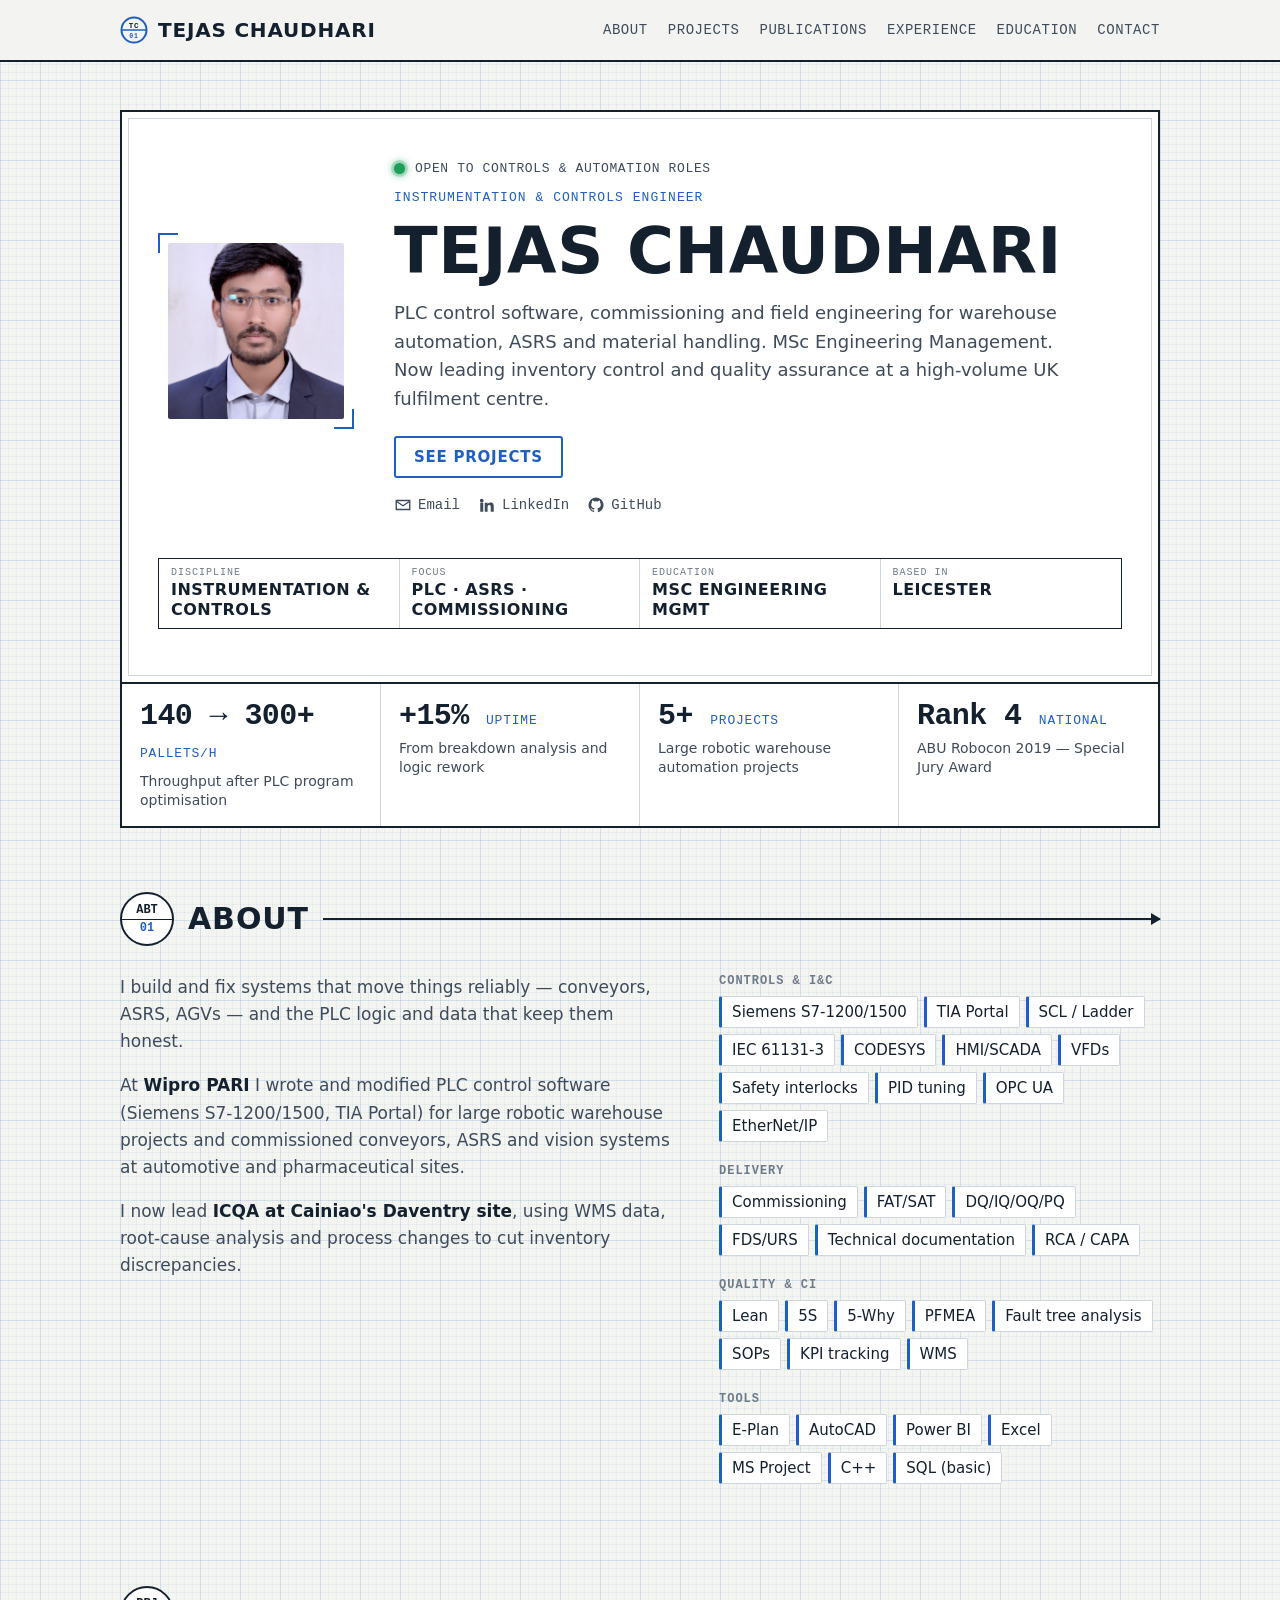
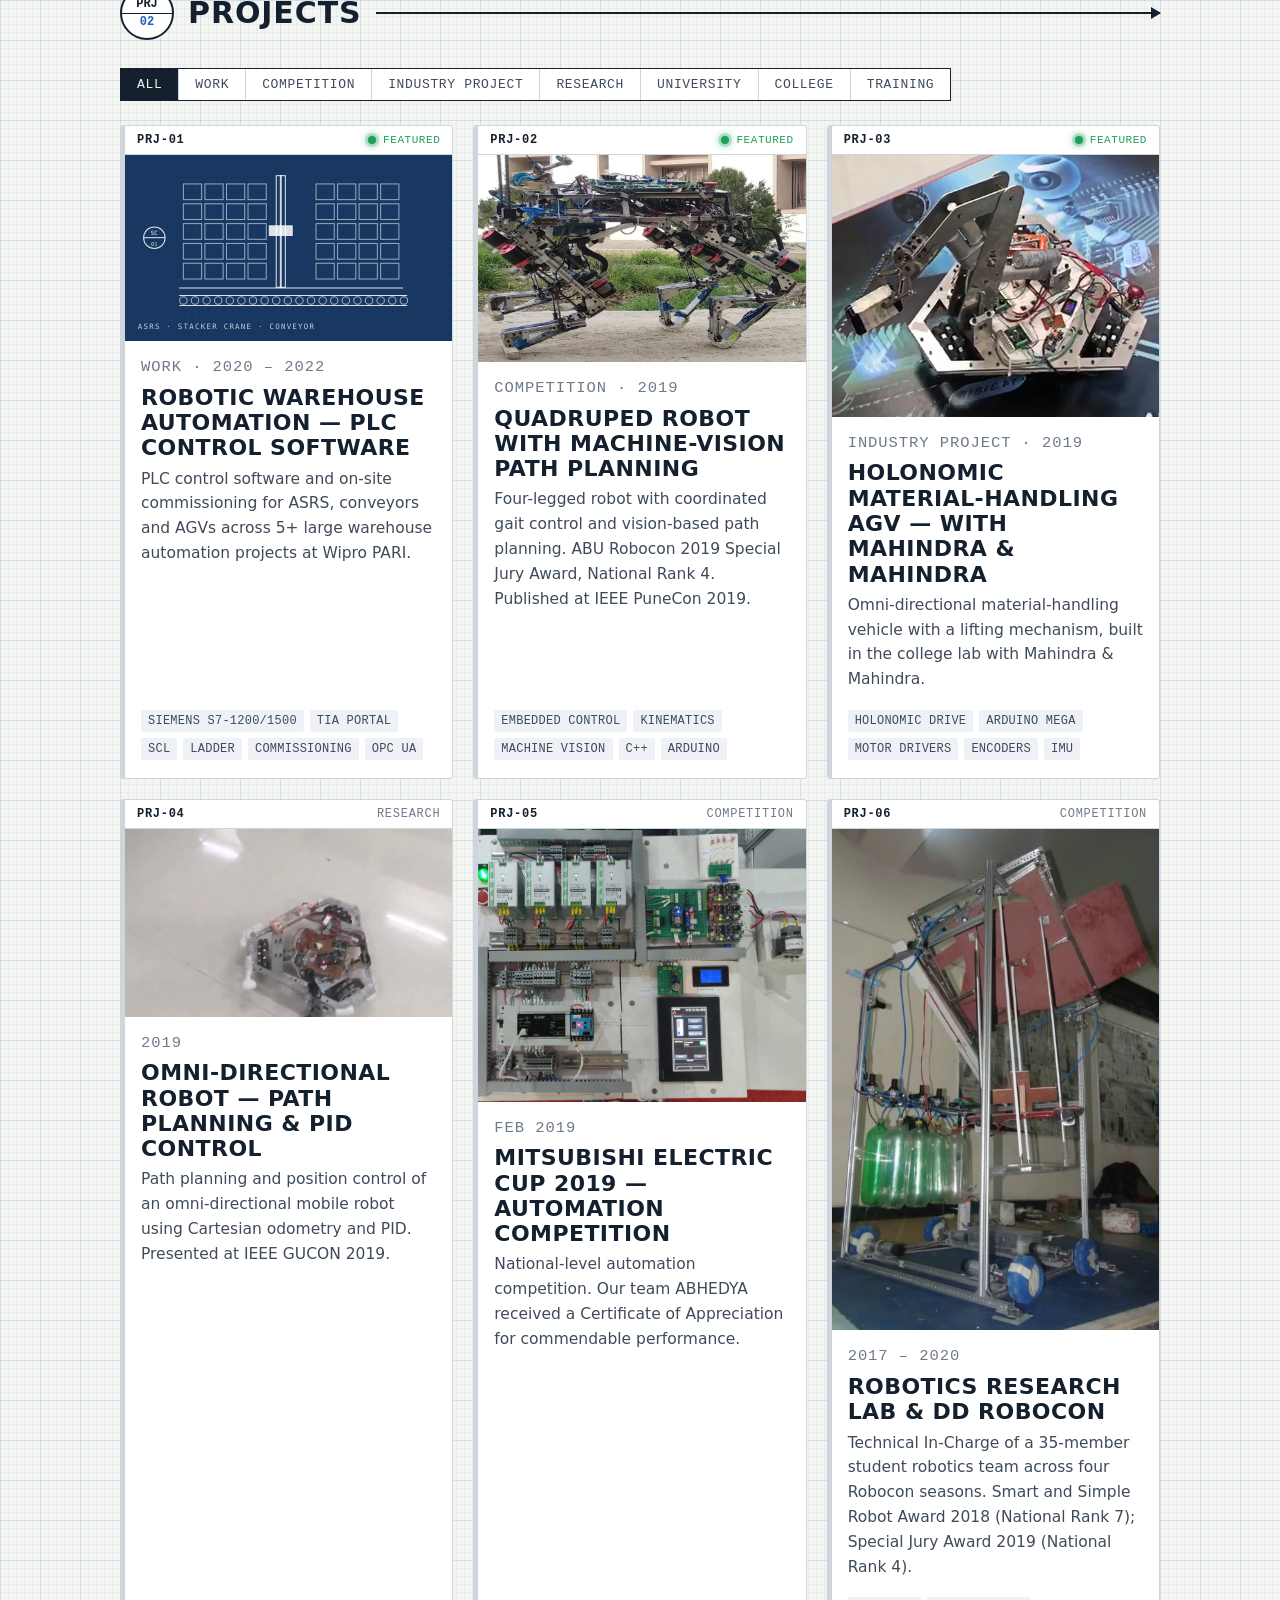
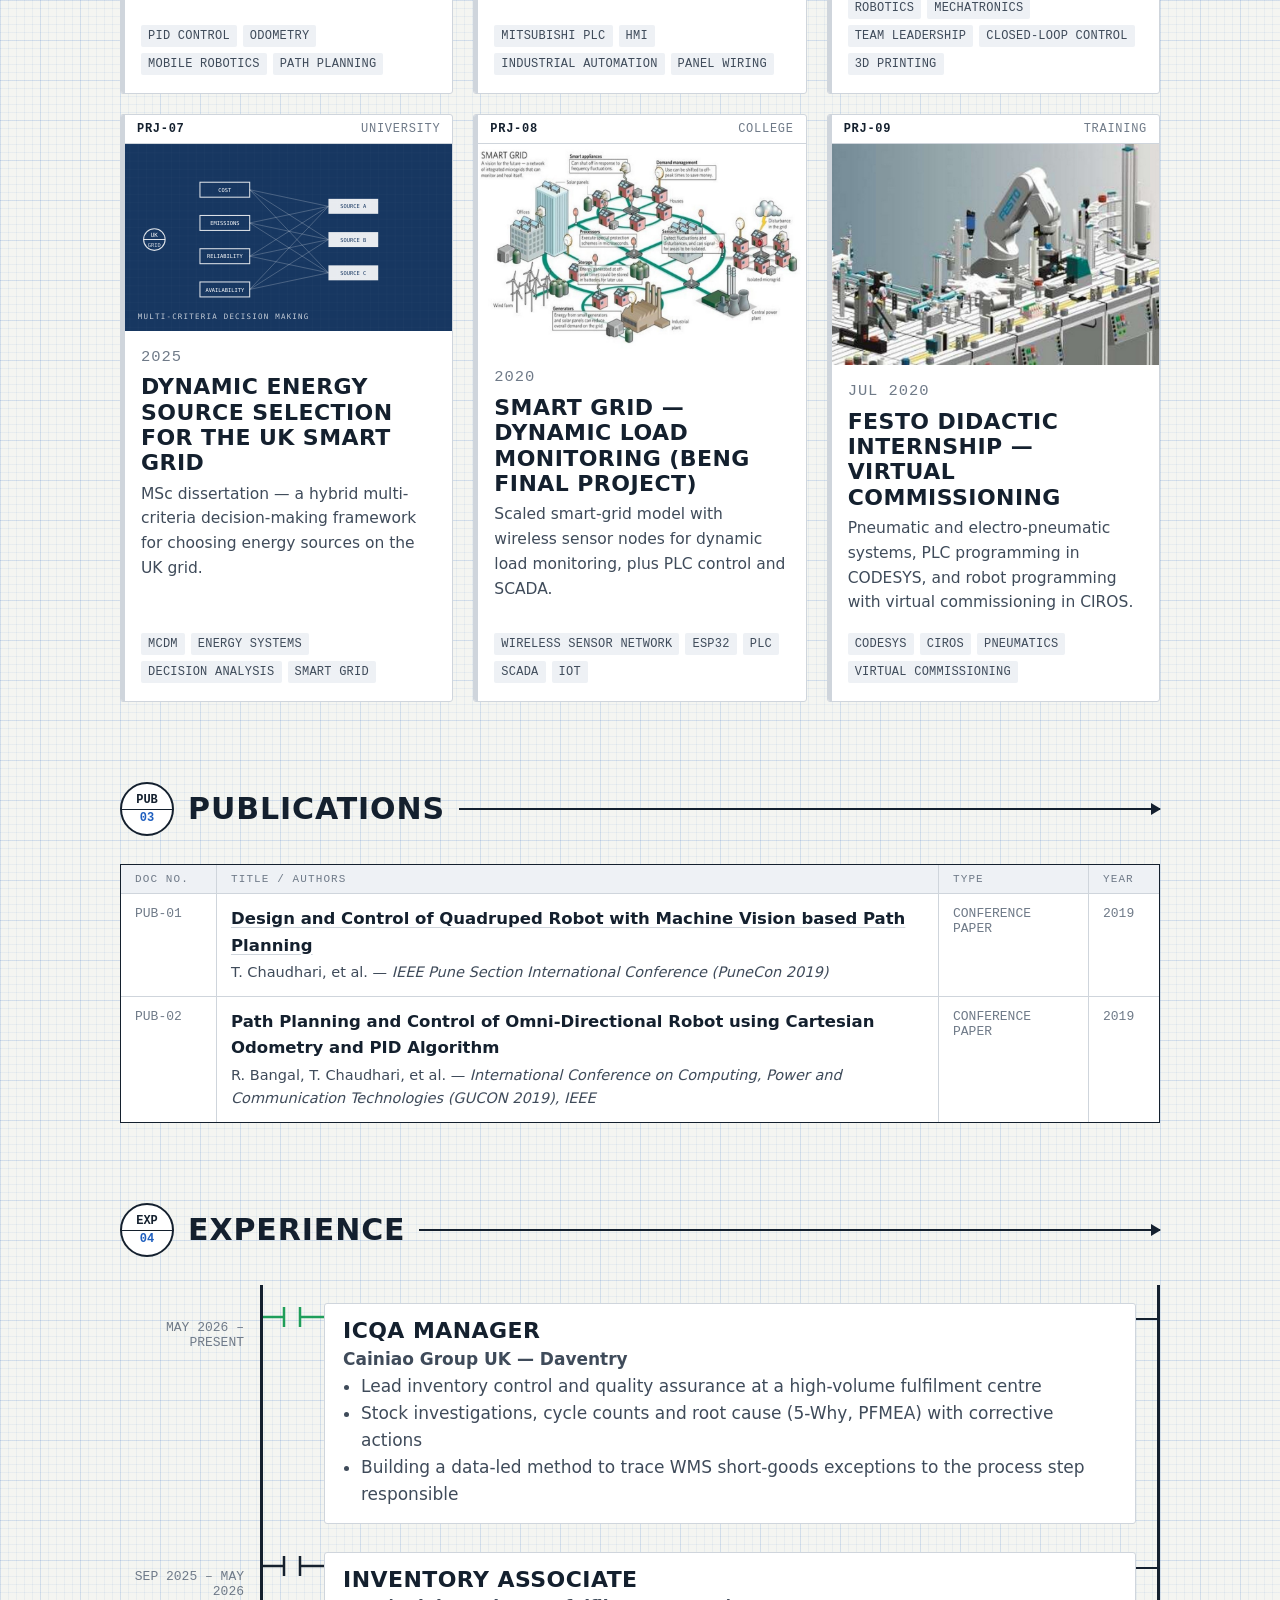
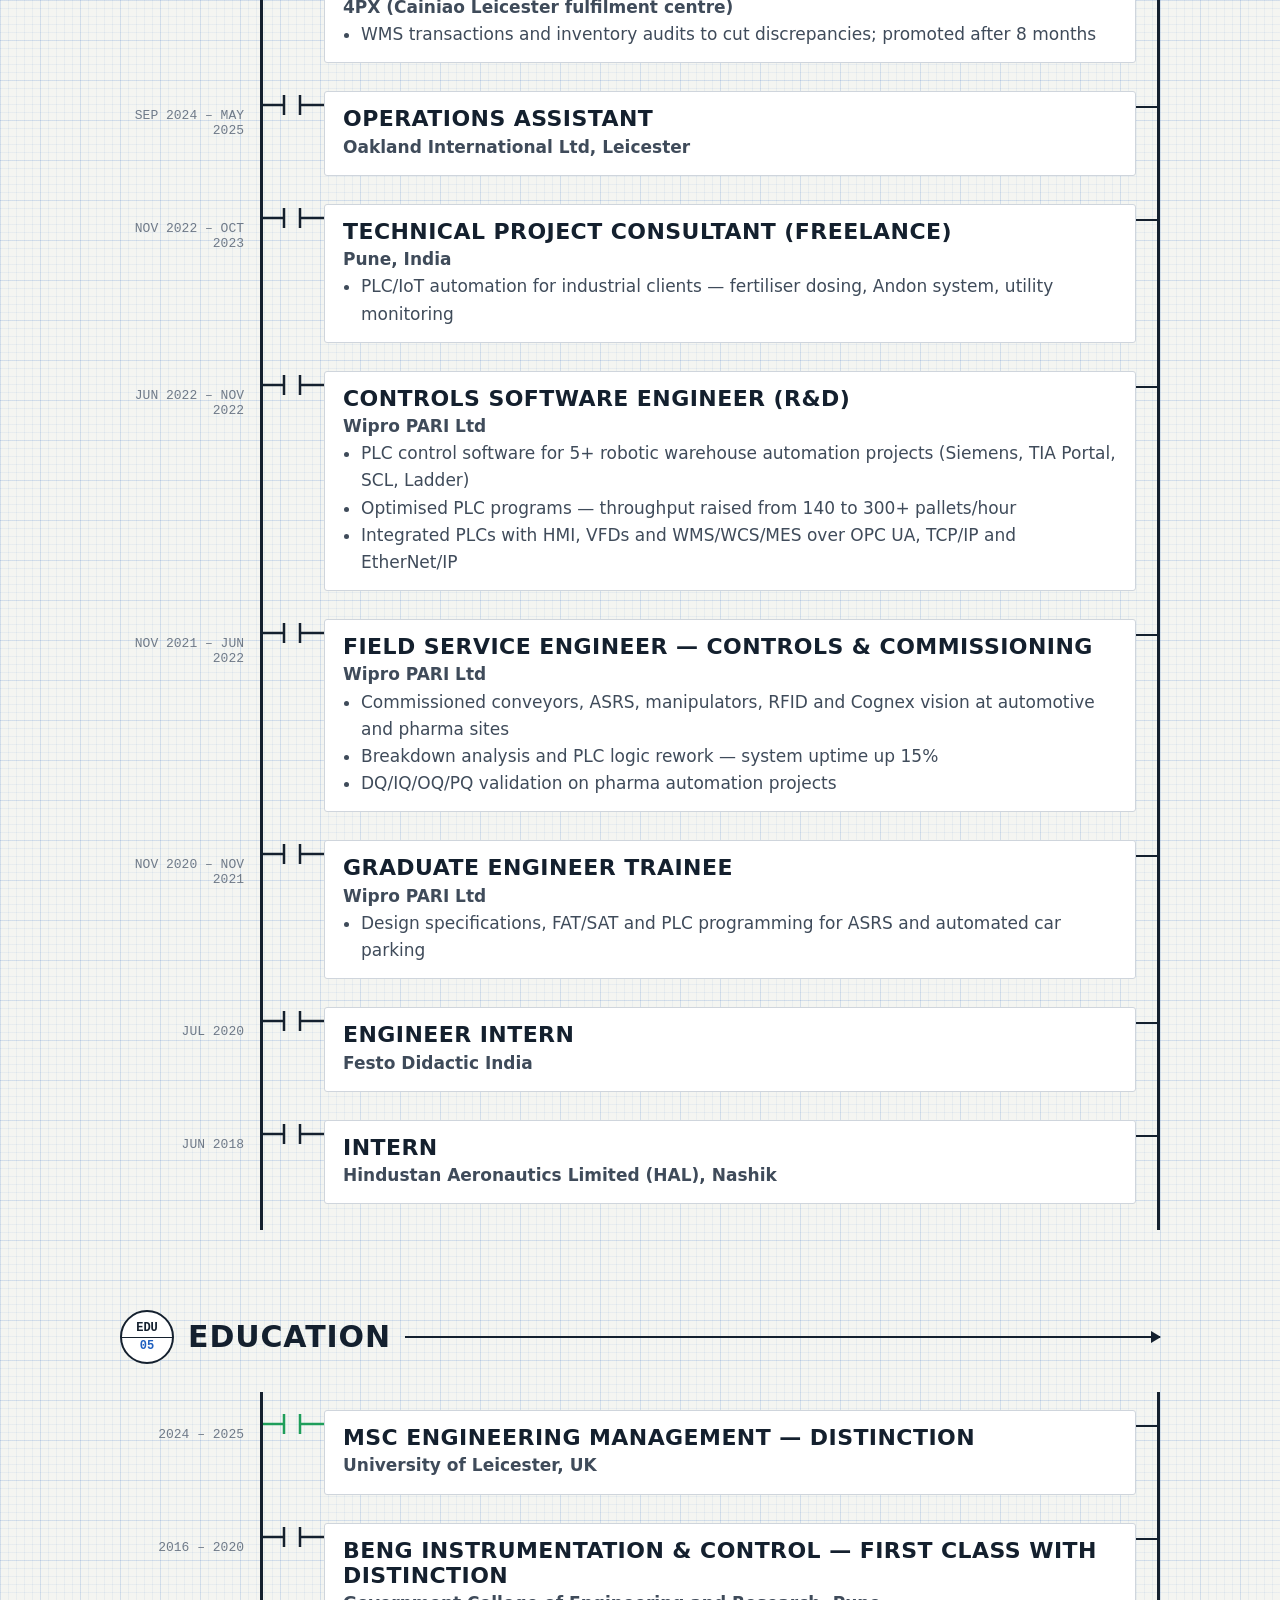
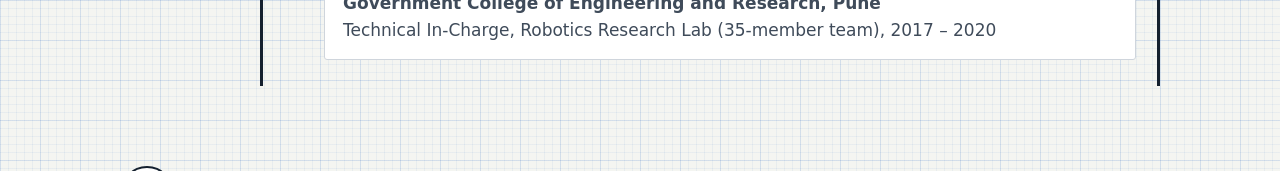
==== site/index.html @ 26d25eba "First version of portfolio" ====
<!doctype html>
<html lang="en">
<head>
  <meta charset="utf-8">
  <meta name="viewport" content="width=device-width, initial-scale=1">
  <meta http-equiv="Content-Security-Policy" content="default-src 'self'; script-src 'self'; style-src 'self' https://fonts.googleapis.com; font-src https://fonts.gstatic.com; img-src 'self' data:; media-src 'self'; frame-src 'self' https://www.youtube-nocookie.com; connect-src 'self'; object-src 'none'; base-uri 'self'; form-action 'none'; upgrade-insecure-requests">
  <meta name="referrer" content="strict-origin-when-cross-origin">
  <!-- seo:start (written by the admin tool from content/site.yml) -->
  <title>Tejas Chaudhari — Instrumentation &amp; Controls Engineer</title>
  <meta name="description" content="PLC control software, commissioning and field engineering for warehouse automation, ASRS and material handling. MSc Engineering Management. Now leading inventory control and quality assurance at a…">
  <meta property="og:type" content="website">
  <meta property="og:title" content="Tejas Chaudhari — Instrumentation &amp; Controls Engineer">
  <meta property="og:description" content="PLC control software, commissioning and field engineering for warehouse automation, ASRS and material handling. MSc Engineering Management. Now leading inventory control and quality assurance at a…">
  <meta property="og:url" content="https://tejasx98.github.io/">
  <link rel="canonical" href="https://tejasx98.github.io/">
  <meta property="og:image" content="https://tejasx98.github.io/media/profile/photo.jpg">
  <!-- seo:end -->
  <link rel="preconnect" href="https://fonts.googleapis.com">
  <link rel="preconnect" href="https://fonts.gstatic.com" crossorigin>
  <link href="https://fonts.googleapis.com/css2?family=Barlow+Condensed:wght@500;600;700&family=Barlow:wght@400;500;600&family=JetBrains+Mono:wght@400;500;600;700&display=swap" rel="stylesheet">
  <link rel="stylesheet" href="assets/css/style.css">
  <link rel="icon" href="assets/favicon.svg" type="image/svg+xml">
</head>
<body data-page="home">
  <header class="topbar">
    <div class="wrap topbar-inner">
      <a class="brand" href="#top" id="brand"></a>
      <nav class="nav" id="nav"></nav>
    </div>
  </header>

  <main id="top">
    <div id="app" class="wrap"><p class="loading">Loading…</p></div>
  </main>

  <footer class="footer">
    <div class="wrap" id="footer"></div>
  </footer>

  <script src="assets/js/vendor/js-yaml.min.js"></script>
  <script src="assets/js/vendor/marked.js"></script>
  <script src="assets/js/app.js"></script>
</body>
</html>
---- site/assets/css/style.css ----
/* =============================================================
   Theme: "Control Drawing"
   Engineering-drawing paper, P&ID instrument balloons, ladder-logic
   timeline, HMI status lamps. Dark mode follows high-performance
   HMI style (ISA-101 grey, colour only where it means something).
   ============================================================= */

/* ---------- tokens ---------- */
:root {
  --accent: var(--accent-base, #1f5fbf);   /* set by `accent:` in site.yml */
  --bg: #f4f5f1;                /* drawing paper */
  --surface: #ffffff;
  --ink: #14202e;               /* drawing ink */
  --ink-2: #3f4b5a;
  --ink-3: #6f7a88;
  --line: #cfd5dc;
  --line-strong: #14202e;
  --grid: rgba(31, 95, 191, .06);
  --grid-major: rgba(31, 95, 191, .10);
  --chip: #eef1f5;
  --run: #1e9e5a;               /* "running" green */
  --amber: #d99a1b;
  --radius: 3px;
  --sans: "Barlow", system-ui, -apple-system, "Segoe UI", sans-serif;
  --cond: "Barlow Condensed", "Barlow", system-ui, sans-serif;
  --mono: "JetBrains Mono", ui-monospace, Menlo, Consolas, monospace;
}
@media (prefers-color-scheme: dark) {
  :root {
    --bg: #202428;              /* HMI grey */
    --surface: #2a2f34;
    --ink: #e7eaed;
    --ink-2: #b9c0c8;
    --ink-3: #8a939d;
    --line: #3b4249;
    --line-strong: #8a939d;
    --grid: rgba(255, 255, 255, .025);
    --grid-major: rgba(255, 255, 255, .045);
    --chip: #343a40;
    --accent: color-mix(in srgb, var(--accent-base, #1f5fbf) 60%, #ffffff);
  }
}

@media (prefers-color-scheme: dark) { .btn:not(.btn-ghost) { color: #0f1720 !important; } }

/* ---------- base ---------- */
* { box-sizing: border-box; }
html { scroll-behavior: smooth; scroll-padding-top: 72px; }
body {
  margin: 0; color: var(--ink); background-color: var(--bg);
  /* drawing grid: 8px minor, 40px major */
  background-image:
    linear-gradient(var(--grid-major) 1px, transparent 1px),
    linear-gradient(90deg, var(--grid-major) 1px, transparent 1px),
    linear-gradient(var(--grid) 1px, transparent 1px),
    linear-gradient(90deg, var(--grid) 1px, transparent 1px);
  background-size: 40px 40px, 40px 40px, 8px 8px, 8px 8px;
  font: 17px/1.6 var(--sans); -webkit-font-smoothing: antialiased;
}
img, video, iframe { max-width: 100%; display: block; }
a { color: var(--accent); text-underline-offset: 3px; }
h1, h2, h3, h4 { font-family: var(--cond); line-height: 1.15; margin: 0 0 .5em; letter-spacing: .005em; font-weight: 600; }
.wrap { max-width: 1080px; margin: 0 auto; padding: 0 20px; }
.loading { padding: 80px 0; color: var(--ink-3); font-family: var(--mono); }
.mono { font-family: var(--mono); }

/* ---------- top bar ---------- */
.topbar {
  position: sticky; top: 0; z-index: 10;
  background: color-mix(in srgb, var(--bg) 92%, transparent);
  backdrop-filter: blur(8px); border-bottom: 2px solid var(--line-strong);
}
.topbar-inner { display: flex; align-items: center; justify-content: space-between; height: 60px; gap: 16px; }
.brand { display: flex; align-items: center; gap: 10px; font: 700 20px var(--cond); color: var(--ink); text-decoration: none; white-space: nowrap; text-transform: uppercase; letter-spacing: .04em; }
.brand-mark { width: 28px; height: 28px; flex: none; }
.nav { display: flex; gap: 20px; align-items: center; overflow-x: auto; scrollbar-width: none; }
.nav a { color: var(--ink-2); text-decoration: none; font: 500 14px var(--mono); text-transform: uppercase; letter-spacing: .04em; white-space: nowrap; }
.nav a:hover { color: var(--accent); }

/* ---------- buttons, chips, lamps ---------- */
.btn {
  display: inline-flex; align-items: center; gap: 8px;
  background: var(--accent); color: #fff !important; text-decoration: none;
  padding: 10px 18px; border-radius: var(--radius); font: 600 15px var(--sans);
  text-transform: uppercase; letter-spacing: .05em;
  border: 2px solid var(--accent); transition: filter .15s, background .15s;
}
.btn:hover { filter: brightness(1.1); }
.btn-ghost { background: transparent; color: var(--accent) !important; }
.btn-ghost:hover { background: color-mix(in srgb, var(--accent) 8%, transparent); }
.btn-small { padding: 4px 12px; font-size: 13px; }
.chips, .tags { list-style: none; padding: 0; margin: 0; display: flex; flex-wrap: wrap; gap: 6px; }
/* skills look like engraved tag plates */
.chips li {
  background: var(--surface); border: 1px solid var(--line); border-left: 3px solid var(--accent);
  padding: 3px 10px; border-radius: 2px; font-size: 15px;
}
.tags li { font: 12px/1 var(--mono); color: var(--ink-2); background: var(--chip); padding: 5px 7px; border-radius: 2px; text-transform: uppercase; letter-spacing: .02em; }

.lamp { display: inline-flex; align-items: center; gap: 10px; font: 500 13px var(--mono); text-transform: uppercase; letter-spacing: .05em; color: var(--ink-2); }
.lamp::before {
  content: ""; width: 11px; height: 11px; border-radius: 50%; flex: none;
  background: var(--run); box-shadow: 0 0 0 3px color-mix(in srgb, var(--run) 22%, transparent), 0 0 10px var(--run);
  animation: pulse 2.4s ease-in-out infinite;
}
@keyframes pulse { 50% { box-shadow: 0 0 0 3px color-mix(in srgb, var(--run) 10%, transparent), 0 0 3px var(--run); } }
@media (prefers-reduced-motion: reduce) { .lamp::before { animation: none; } html { scroll-behavior: auto; } }

/* ---------- hero: drawing sheet + title block ---------- */
.hero {
  display: grid; grid-template-columns: auto 1fr; gap: 40px; align-items: center;
  margin: 48px 0 8px; padding: 36px; position: relative;
  background: var(--surface); border: 2px solid var(--line-strong);
}
/* drawing-border zone ticks */
.hero::before {
  content: ""; position: absolute; inset: 6px; border: 1px solid var(--line); pointer-events: none;
}
.frame { position: relative; padding: 10px; width: fit-content; }
.frame::before, .frame::after { content: ""; position: absolute; width: 18px; height: 18px; border: 2px solid var(--accent); }
.frame::before { top: 0; left: 0; border-right: 0; border-bottom: 0; }
.frame::after { bottom: 0; right: 0; border-left: 0; border-top: 0; }
.avatar { width: 176px; height: 176px; object-fit: cover; border-radius: 2px; filter: grayscale(.15); }
.eyebrow { font: 500 13px/1.4 var(--mono); color: var(--accent); text-transform: uppercase; letter-spacing: .08em; margin: 0 0 8px; }
.hero h1 { font-size: clamp(40px, 6.5vw, 64px); margin-bottom: 10px; text-transform: uppercase; font-weight: 700; letter-spacing: .01em; }
.tagline { font-size: 18px; color: var(--ink-2); max-width: 60ch; margin: 0 0 22px; }
.hero-actions { display: flex; gap: 10px; flex-wrap: wrap; margin: 0 0 18px; }
.socials { display: flex; gap: 6px 18px; flex-wrap: wrap; }
.icon-link { display: inline-flex; align-items: center; gap: 6px; color: var(--ink-2); text-decoration: none; font: 500 14px var(--mono); }
.icon-link:hover { color: var(--accent); }

.titleblock {
  grid-column: 1 / -1; display: grid; grid-template-columns: repeat(4, 1fr);
  border: 1.5px solid var(--line-strong); margin-top: 4px;
}
.titleblock > div { padding: 8px 12px; border-right: 1px solid var(--line); min-width: 0; }
.titleblock > div:last-child { border-right: 0; }
.titleblock dt { font: 500 10px var(--mono); text-transform: uppercase; letter-spacing: .1em; color: var(--ink-3); }
.titleblock dd { margin: 2px 0 0; font: 600 16px/1.25 var(--cond); text-transform: uppercase; letter-spacing: .03em; overflow-wrap: anywhere; }

/* ---------- sections: P&ID line with instrument balloon ---------- */
.section { padding: 56px 0 24px; }
.sec-head { display: flex; align-items: center; gap: 14px; margin-bottom: 28px; }
.balloon {
  width: 54px; height: 54px; flex: none; border-radius: 50%;
  border: 2px solid var(--line-strong); background: var(--surface);
  display: grid; grid-template-rows: 1fr 1fr; place-items: center; position: relative;
  font: 600 12px/1 var(--mono); color: var(--ink);
}
.balloon::after { content: ""; position: absolute; left: 0; right: 0; top: 50%; border-top: 1.5px solid var(--line-strong); }
.balloon b { align-self: end; padding-bottom: 3px; font-weight: 600; }
.balloon i { align-self: start; padding-top: 3px; font-style: normal; color: var(--accent); }
.sec-head h2 { font-size: 30px; text-transform: uppercase; margin: 0; white-space: nowrap; letter-spacing: .03em; }
/* process line with flow arrow */
.pipe { flex: 1; height: 2px; background: var(--line-strong); position: relative; min-width: 24px; }
.pipe::after {
  content: ""; position: absolute; right: -1px; top: 50%; transform: translateY(-50%);
  border-left: 10px solid var(--line-strong); border-top: 6px solid transparent; border-bottom: 6px solid transparent;
}

.prose { color: var(--ink-2); max-width: 68ch; }
.prose strong { color: var(--ink); }
.prose p { margin: 0 0 1em; }
.prose h3 { font-size: 22px; color: var(--ink); text-transform: uppercase; }
.about-grid { display: grid; grid-template-columns: 1.25fr 1fr; gap: 48px; }
.skill-group { margin-bottom: 22px; }
.skill-group h4 { font: 600 12px var(--mono); text-transform: uppercase; letter-spacing: .08em; color: var(--ink-3); margin-bottom: 8px; }

/* ---------- projects: equipment datasheet cards ---------- */
.filters { display: flex; flex-wrap: wrap; gap: 0; margin-bottom: 24px; border: 1.5px solid var(--line-strong); width: fit-content; max-width: 100%; }
.filters button {
  font: 500 13px var(--mono); text-transform: uppercase; letter-spacing: .05em; color: var(--ink-2);
  background: var(--surface); border: 0; border-right: 1px solid var(--line); padding: 8px 16px; cursor: pointer;
}
.filters button:last-child { border-right: 0; }
.filters button.on { background: var(--ink); color: var(--bg); }
.grid { display: grid; grid-template-columns: repeat(auto-fill, minmax(300px, 1fr)); gap: 20px; }
.card {
  display: flex; flex-direction: column; background: var(--surface); border: 1.5px solid var(--line);
  border-radius: var(--radius); overflow: hidden; color: inherit; text-decoration: none; position: relative;
  transition: border-color .15s, box-shadow .15s, transform .15s;
}
.card::before { content: ""; position: absolute; left: 0; top: 0; bottom: 0; width: 4px; background: var(--line); transition: background .15s; z-index: 1; }
.card:hover { border-color: var(--accent); box-shadow: 4px 4px 0 color-mix(in srgb, var(--accent) 25%, transparent); transform: translate(-2px, -2px); }
.card:hover::before { background: var(--accent); }
.card[hidden] { display: none; }
.card-strip { display: flex; justify-content: space-between; align-items: center; padding: 7px 12px 7px 16px; border-bottom: 1px solid var(--line); font: 500 12px var(--mono); text-transform: uppercase; letter-spacing: .06em; color: var(--ink-3); }
.card-strip .tagno { color: var(--ink); font-weight: 600; }
.card-strip .lamp { font-size: 11px; color: var(--run); gap: 7px; }
.card-strip .lamp::before { width: 8px; height: 8px; }
.card-cover { aspect-ratio: 16/9; background: var(--chip); }
.card-cover img { width: 100%; height: 100%; object-fit: cover; }
.cover-fallback { height: 100%; display: grid; place-items: center; font: 700 48px var(--cond); color: var(--ink-3); }
.card-body { padding: 16px 16px 18px 20px; display: flex; flex-direction: column; gap: 6px; flex: 1; }
.card-body h3 { font-size: 22px; margin: 0; text-transform: uppercase; letter-spacing: .02em; }
.card-body p { margin: 0; color: var(--ink-2); font-size: 15.5px; }
.card-body .tags { margin-top: auto; padding-top: 12px; }
.meta { font: 12px/1.4 var(--mono); color: var(--ink-3) !important; text-transform: uppercase; letter-spacing: .06em; margin: 0; }

/* ---------- publications: document register ---------- */
.register { border: 1.5px solid var(--line-strong); background: var(--surface); }
.reg-row { display: grid; grid-template-columns: 96px 1fr 150px 70px; border-bottom: 1px solid var(--line); }
.reg-row:last-child { border-bottom: 0; }
.reg-row > * { padding: 12px 14px; border-right: 1px solid var(--line); margin: 0; min-width: 0; }
.reg-row > *:last-child { border-right: 0; }
.reg-head { background: var(--chip); }
.reg-head > * { font: 500 11px var(--mono); text-transform: uppercase; letter-spacing: .1em; color: var(--ink-3); padding-top: 8px; padding-bottom: 8px; }
.reg-no, .reg-type, .reg-year { font: 13px var(--mono); color: var(--ink-3); text-transform: uppercase; }
.pub-title { font-weight: 600; margin: 0; font-size: 16.5px; }
.pub-title a { color: var(--ink); text-decoration-color: var(--line); }
.pub-title a:hover { color: var(--accent); }
.pub-meta { margin: 2px 0 0; color: var(--ink-2); font-size: 14.5px; }

/* ---------- experience / education: ladder logic ---------- */
.ladder { position: relative; padding: 8px 0; }
.ladder::before, .ladder::after { content: ""; position: absolute; top: 0; bottom: 0; width: 3px; background: var(--line-strong); }
.ladder::before { left: 140px; }       /* L1 power rail */
.ladder::after { right: 0; }           /* return rail */
.rung { display: grid; grid-template-columns: 140px 64px 1fr; align-items: start; padding: 10px 24px 18px 0; }
.rung-period { font: 13px var(--mono); color: var(--ink-3); text-align: right; padding: 4px 16px 0 0; text-transform: uppercase; }
.contact-sym { width: 64px; height: 28px; color: var(--line-strong); }
.rung-body { background: var(--surface); border: 1px solid var(--line); padding: 14px 18px; border-radius: var(--radius); position: relative; }
/* rung wire continues to return rail */
.rung-body::after { content: ""; position: absolute; top: 14px; right: -25px; width: 24px; border-top: 2px solid var(--line-strong); }
.rung-body h3 { font-size: 22px; margin-bottom: 2px; text-transform: uppercase; letter-spacing: .02em; }
.rung-org { color: var(--accent); margin: 0 0 6px; font-weight: 600; }
.rung-body ul { margin: 0; padding-left: 18px; color: var(--ink-2); }
.rung-body p { margin: 0; color: var(--ink-2); }
.rung:first-child .contact-sym, .rung.active .contact-sym { color: var(--run); }

/* ---------- contact ---------- */
.contact p { color: var(--ink-2); max-width: 60ch; }
.contact .btn { margin: 4px 0 20px; text-transform: none; letter-spacing: 0; }

/* ---------- project page ---------- */
.project { padding: 40px 0 24px; max-width: 840px; }
.project-head { background: var(--surface); border: 2px solid var(--line-strong); padding: 28px 28px 22px; margin-bottom: 8px; }
.project h1 { font-size: clamp(32px, 5vw, 48px); margin: 8px 0 10px; text-transform: uppercase; }
.lead { font-size: 19px; color: var(--ink-2); margin: 0 0 12px; }
.role { margin: 0 0 14px; }
.role strong { font: 600 12px var(--mono); text-transform: uppercase; letter-spacing: .08em; color: var(--ink-3); margin-right: 6px; }
.project-head .tags { margin-bottom: 18px; }
.project-head .hero-actions { margin: 0; }
.project .prose { margin: 32px 0; }
.gallery { display: grid; grid-template-columns: repeat(auto-fill, minmax(240px, 1fr)); gap: 16px; }
.gallery figure { margin: 0; }
.m-wide { grid-column: 1 / -1; }
.gallery figcaption { font: 13px var(--mono); color: var(--ink-3); margin-top: 6px; }
.zoom { padding: 0; border: 1.5px solid var(--line); border-radius: var(--radius); overflow: hidden; cursor: zoom-in; background: var(--chip); width: 100%; }
.zoom:hover { border-color: var(--accent); }
.zoom img { width: 100%; aspect-ratio: 4/3; object-fit: cover; }
.m-wide video { width: 100%; border-radius: var(--radius); background: #000; }
.ratio { position: relative; aspect-ratio: 16/9; border-radius: var(--radius); overflow: hidden; }
.ratio iframe { position: absolute; inset: 0; width: 100%; height: 100%; border: 0; }
.pdf iframe { width: 100%; height: 70vh; border: 1.5px solid var(--line); border-radius: var(--radius); background: #fff; }
.pager { display: flex; justify-content: space-between; gap: 16px; margin-top: 48px; padding-top: 18px; border-top: 2px solid var(--line-strong); font: 500 14px var(--mono); text-transform: uppercase; }
.pager a { text-decoration: none; }

.lightbox { position: fixed; inset: 0; z-index: 50; background: rgba(10,14,18,.94); display: flex; flex-direction: column; align-items: center; justify-content: center; padding: 24px; }
.lightbox[hidden] { display: none; }
.lightbox img { max-height: 82vh; object-fit: contain; }
.lb-cap { color: #cfd3db; margin-top: 12px; font: 14px var(--mono); text-align: center; }
.lb-close { position: absolute; top: 14px; right: 18px; background: none; border: 0; color: #fff; font-size: 34px; cursor: pointer; }

/* ---------- alarm box (config errors) ---------- */
.error { margin: 60px 0; padding: 24px; border: 2px solid #c8372d; border-left-width: 8px; background: var(--surface); }
.error h2 { color: #c8372d; text-transform: uppercase; }
.error pre { white-space: pre-wrap; font: 14px/1.5 var(--mono); margin: 0; }

/* ---------- footer: title-block strip ---------- */
.footer { border-top: 2px solid var(--line-strong); padding: 0; margin-top: 48px; background: var(--surface); }
.footer .wrap { display: flex; flex-wrap: wrap; font: 12px var(--mono); text-transform: uppercase; letter-spacing: .06em; color: var(--ink-3); padding: 0; }
.footer .wrap > * { padding: 14px 20px; border-right: 1px solid var(--line); }
.footer .wrap > *:last-child { border-right: 0; margin-left: auto; text-transform: none; }
.footer a { color: var(--ink-3); }

/* ---------- responsive ---------- */
@media (max-width: 760px) {
  body { font-size: 16px; }
  .hero { grid-template-columns: 1fr; gap: 20px; padding: 24px 20px; margin-top: 24px; }
  .avatar { width: 112px; height: 112px; }
  .titleblock { grid-template-columns: 1fr 1fr; }
  .titleblock > div:nth-child(2) { border-right: 0; }
  .titleblock > div:nth-child(-n+2) { border-bottom: 1px solid var(--line); }
  .about-grid { grid-template-columns: 1fr; gap: 24px; }
  .sec-head h2 { font-size: 24px; }
  .balloon { width: 46px; height: 46px; font-size: 11px; }
  .reg-head { display: none; }
  .reg-row { grid-template-columns: 1fr; }
  .reg-row > * { border-right: 0; padding: 2px 14px; }
  .reg-row > :first-child { padding-top: 12px; }
  .reg-row > :last-child { padding-bottom: 12px; }
  .ladder::before { left: 0; }
  .rung { grid-template-columns: 44px 1fr; padding-right: 16px; }
  .rung-period { grid-column: 2; grid-row: 1; text-align: left; padding: 0 0 4px; }
  .contact-sym { grid-column: 1; grid-row: 2; width: 44px; margin-top: 2px; }
  .rung-body { grid-column: 2; grid-row: 2; }
  .rung-body::after { right: -17px; width: 16px; }
  .nav a:not(.btn):not(.keep) { display: none; }
  .footer .wrap > * { border-right: 0; padding: 8px 20px; }
  .footer .wrap > *:last-child { margin-left: 0; padding-bottom: 16px; }
  .project-head { padding: 20px; }
}

/* ---------- print ---------- */
@media print {
  body { background: #fff; }
  .topbar, .filters, .hero-actions, .footer { display: none; }
  .card, .rung, .reg-row { break-inside: avoid; }
  .lamp::before { animation: none; }
}

/* ---------- highlights: HMI numeric readouts ---------- */
.readouts { display: grid; grid-template-columns: repeat(auto-fit, minmax(200px, 1fr)); border: 2px solid var(--line-strong); border-top: 0; background: var(--surface); margin-bottom: 8px; }
.readout { padding: 16px 18px; border-right: 1px solid var(--line); min-width: 0; }
.readout:last-child { border-right: 0; }
.ro-value { margin: 0; font: 600 30px/1.1 var(--mono); color: var(--ink); letter-spacing: -.02em; }
.ro-unit { font-size: 13px; font-weight: 500; color: var(--accent); text-transform: uppercase; letter-spacing: .06em; }
.ro-label { margin: 6px 0 0; font-size: 14px; color: var(--ink-2); line-height: 1.35; }
@media (max-width: 760px) {
  .readouts { grid-template-columns: 1fr 1fr; }
  .readout:nth-child(2n) { border-right: 0; }
  .readout:nth-child(-n+2) { border-bottom: 1px solid var(--line); }
  .ro-value { font-size: 22px; }
}
.hero + .readouts { margin-top: -8px; }
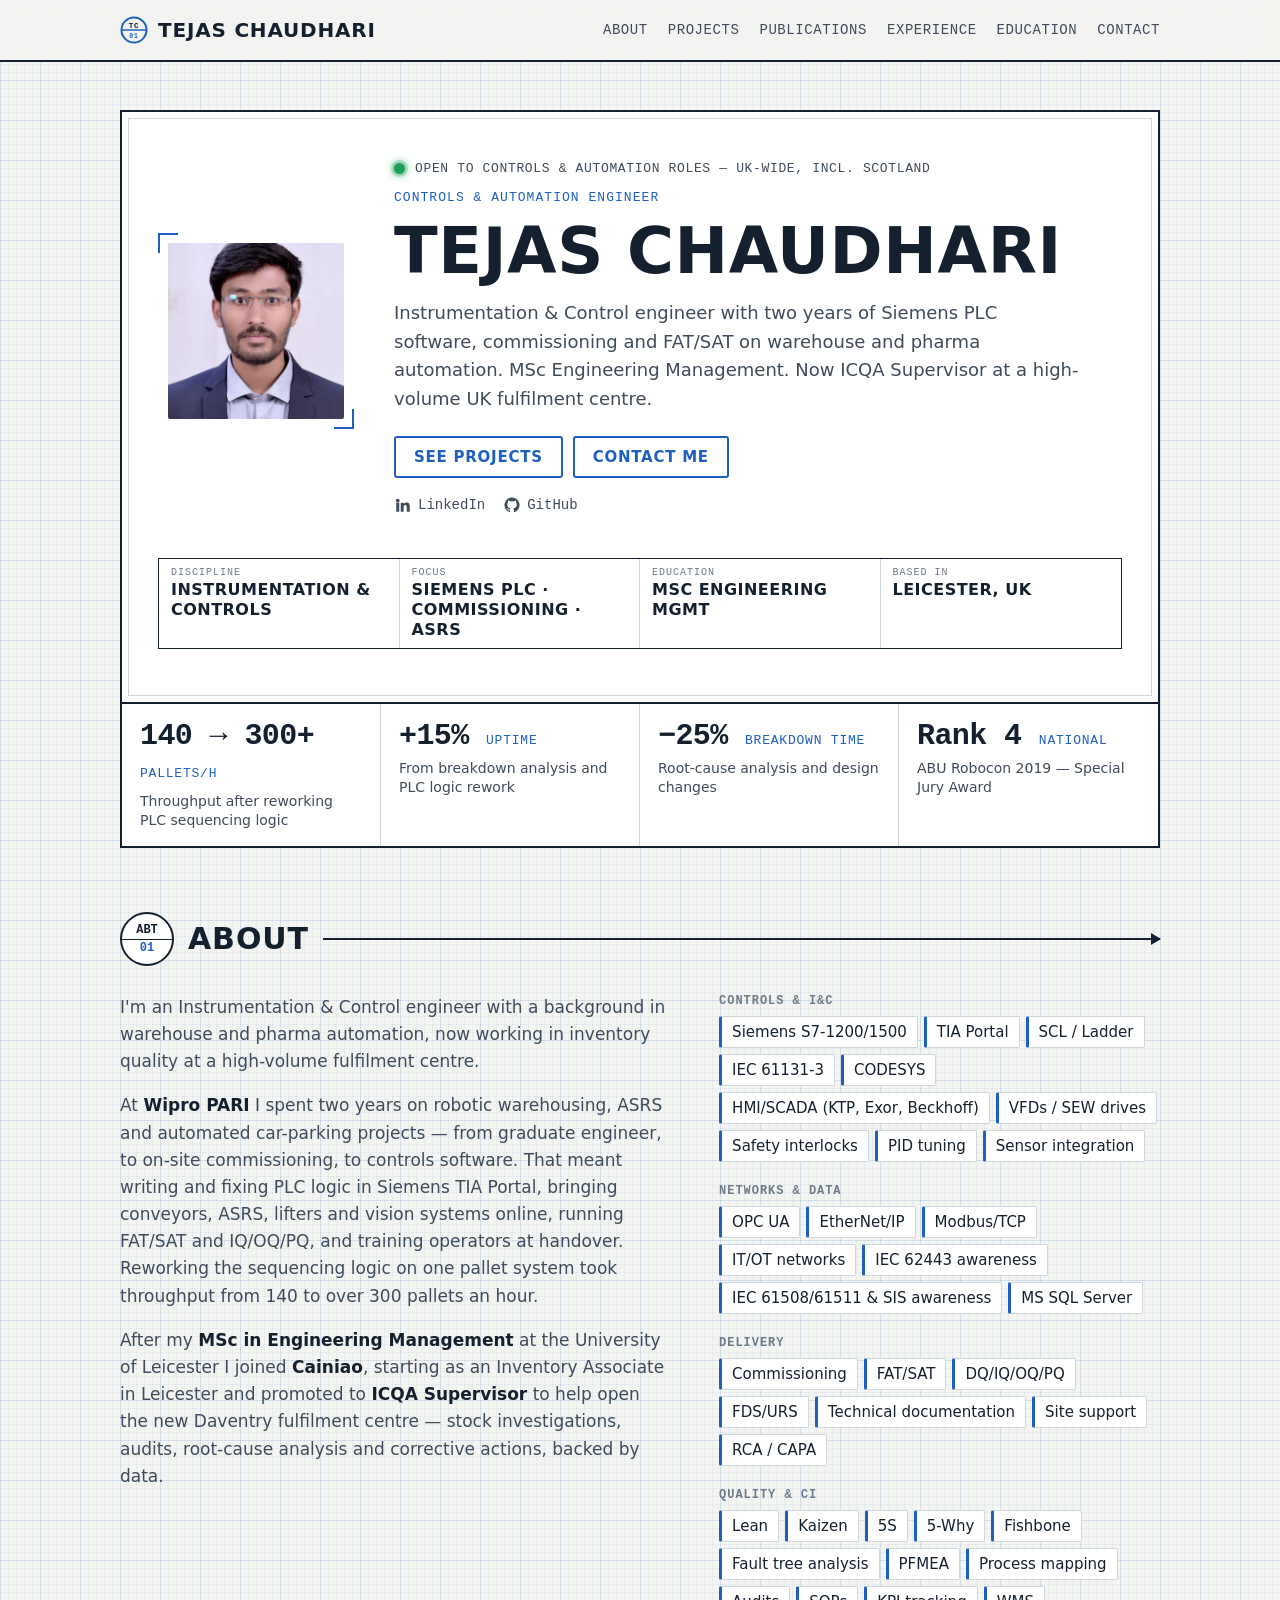
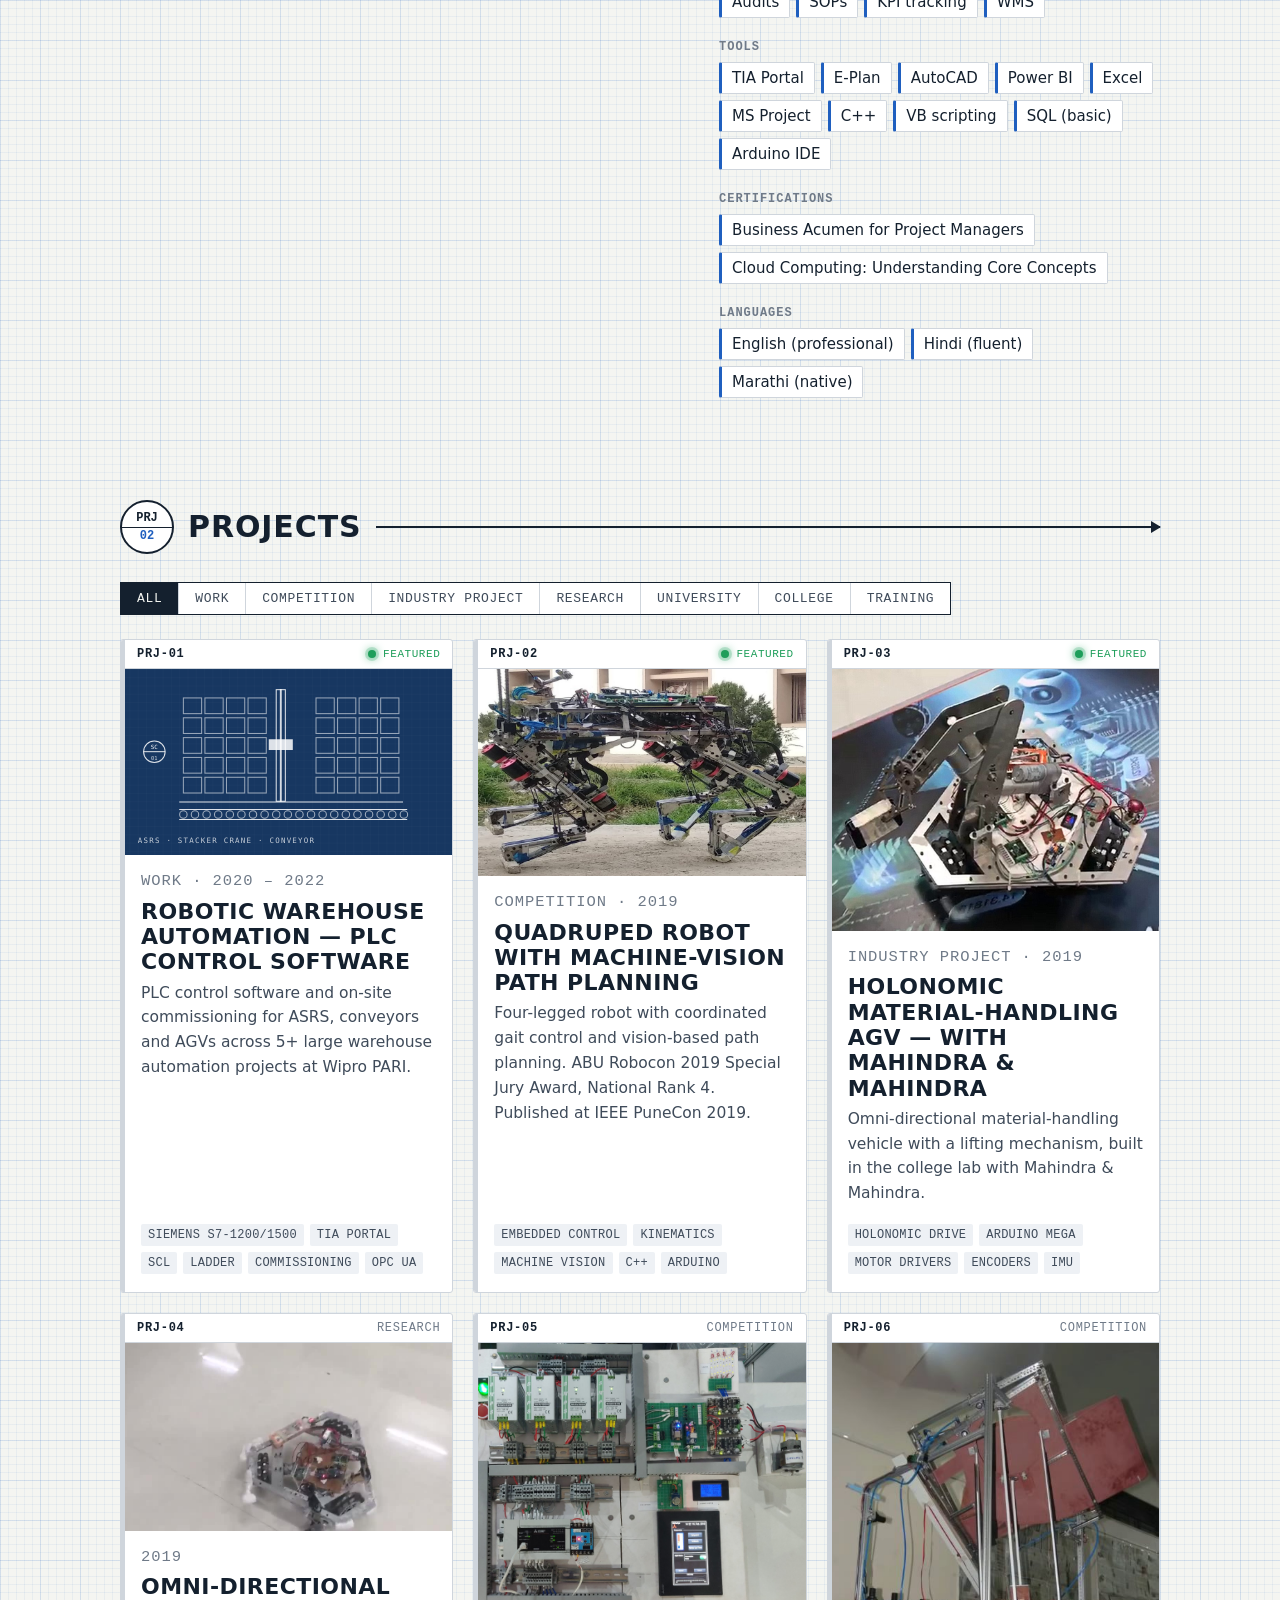
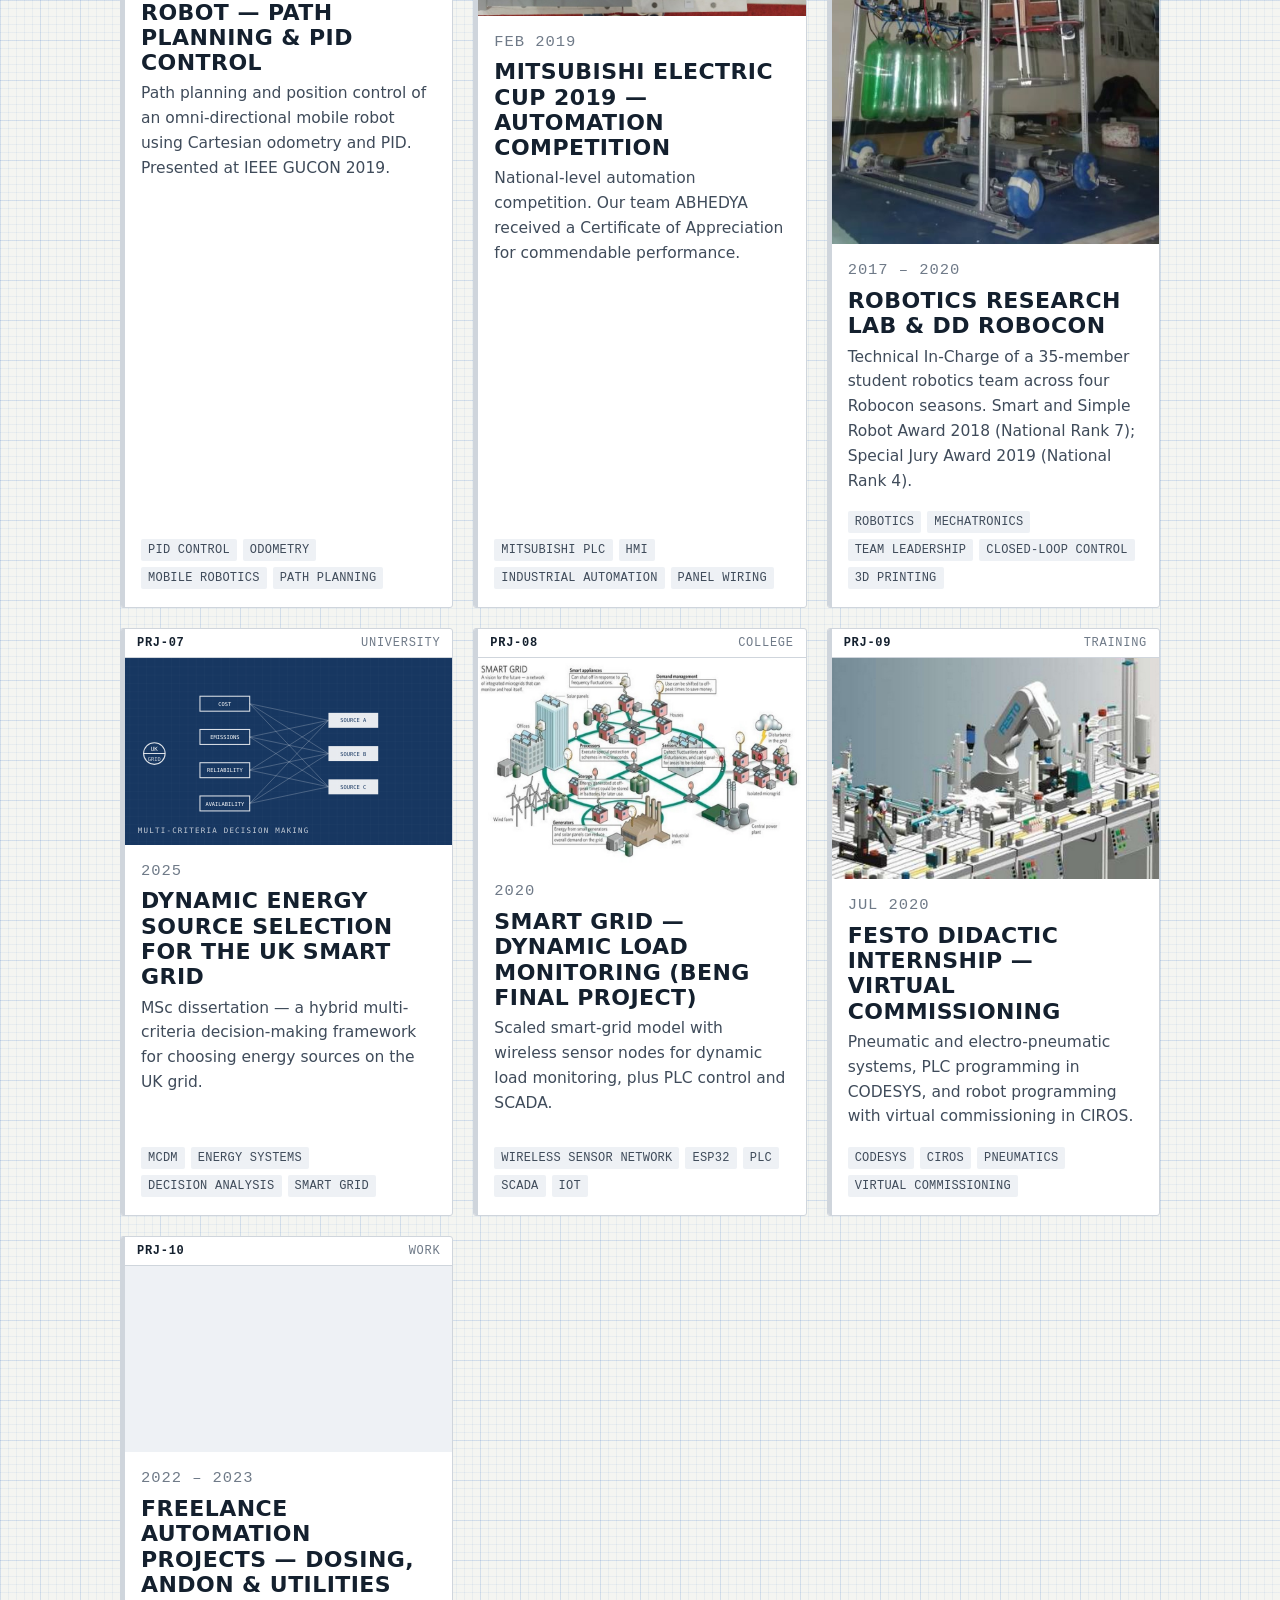
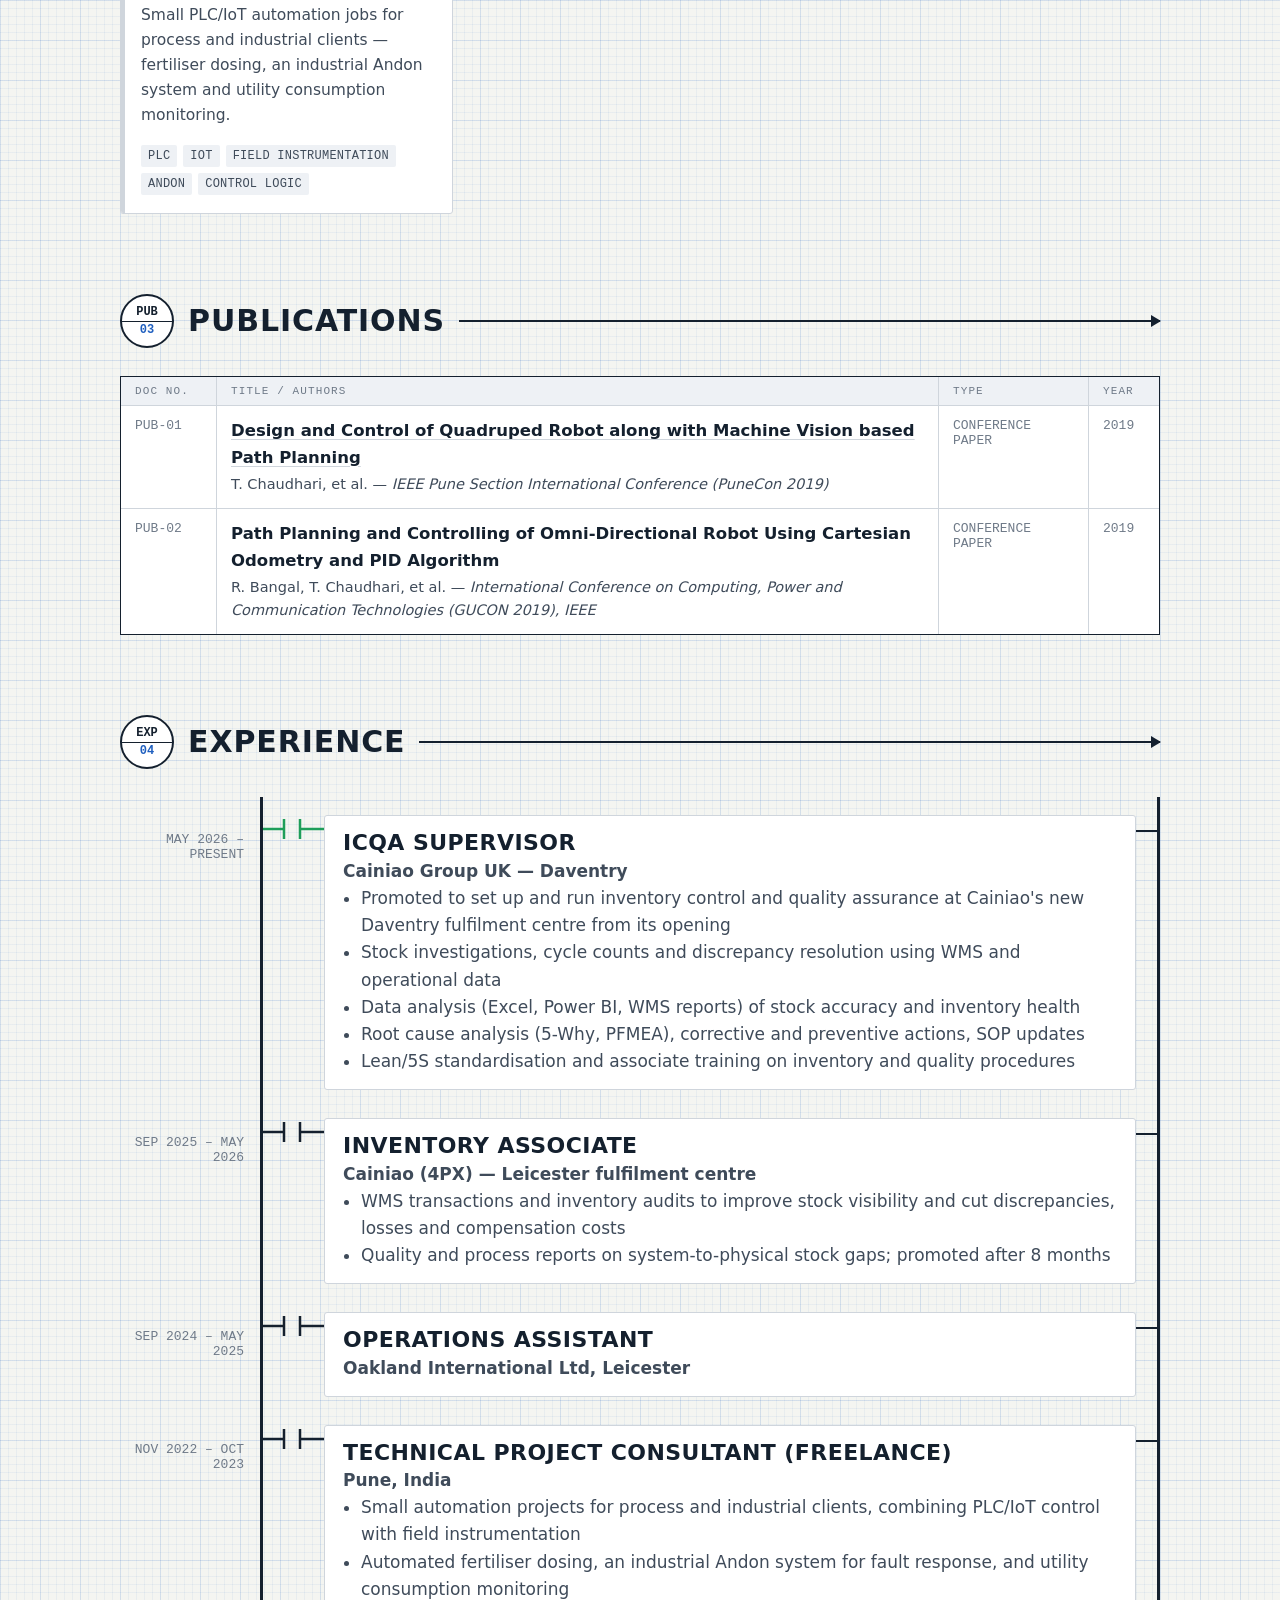
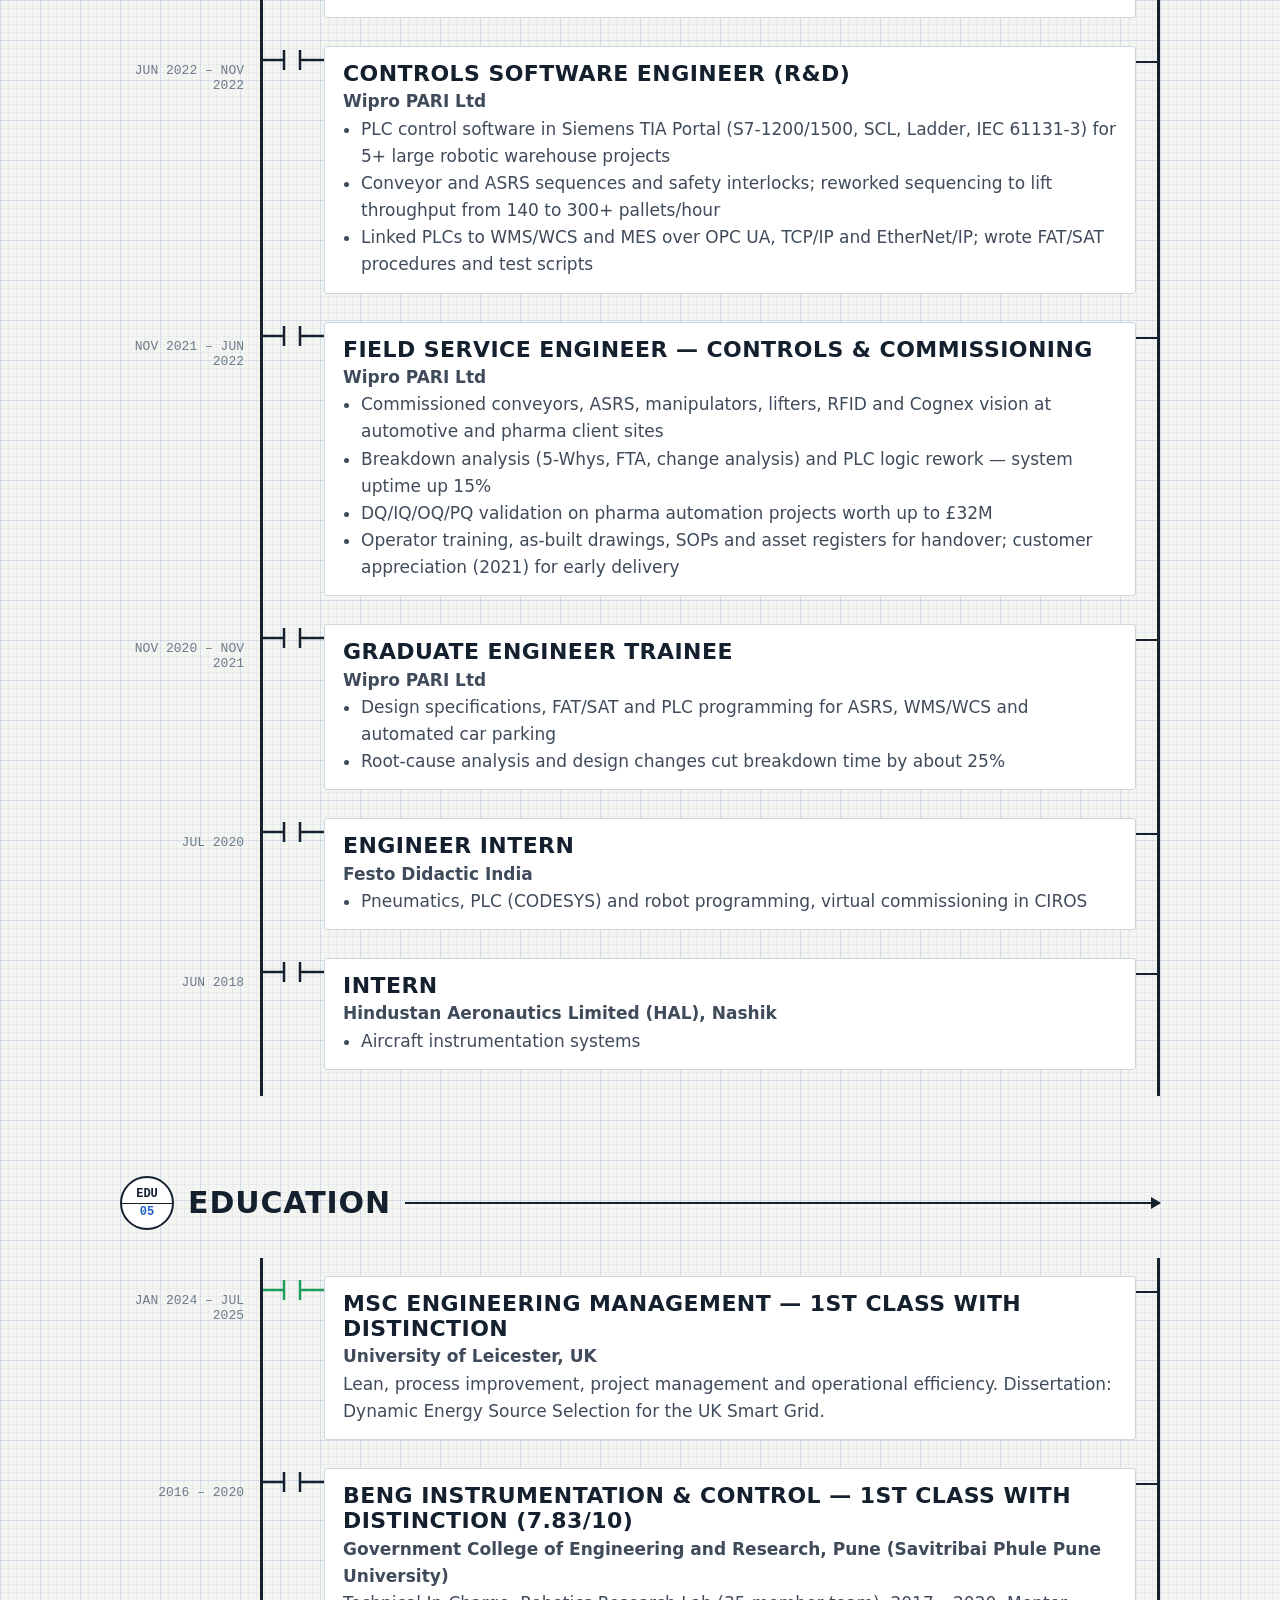
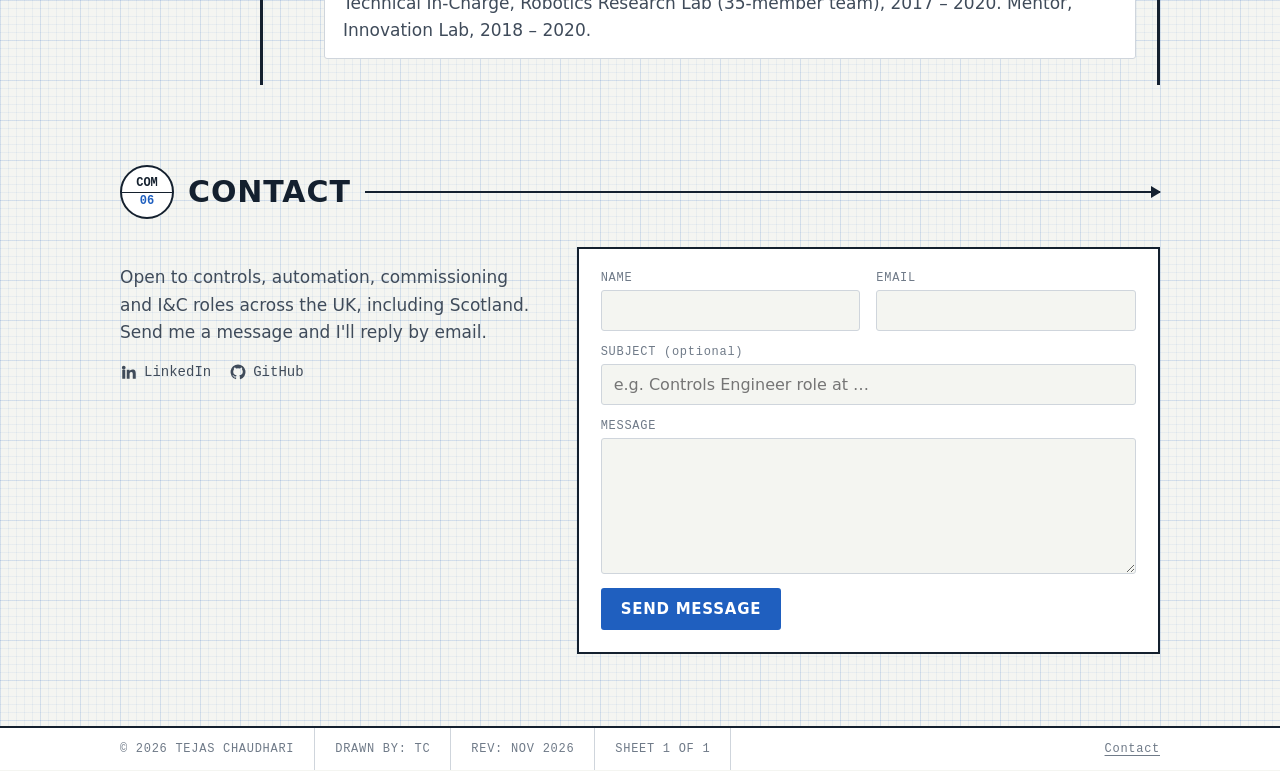
==== commit e1385084: "Update portfolio content" ====
--- a/site/index.html
+++ b/site/index.html
@@ -3,14 +3,14 @@
 <head>
   <meta charset="utf-8">
   <meta name="viewport" content="width=device-width, initial-scale=1">
-  <meta http-equiv="Content-Security-Policy" content="default-src 'self'; script-src 'self'; style-src 'self' https://fonts.googleapis.com; font-src https://fonts.gstatic.com; img-src 'self' data:; media-src 'self'; frame-src 'self' https://www.youtube-nocookie.com; connect-src 'self'; object-src 'none'; base-uri 'self'; form-action 'none'; upgrade-insecure-requests">
+  <meta http-equiv="Content-Security-Policy" content="default-src 'self'; script-src 'self'; style-src 'self' https://fonts.googleapis.com; font-src https://fonts.gstatic.com; img-src 'self' data:; media-src 'self'; frame-src 'self' https://www.youtube-nocookie.com; connect-src 'self' https://api.web3forms.com; object-src 'none'; base-uri 'self'; form-action 'none'; upgrade-insecure-requests">
   <meta name="referrer" content="strict-origin-when-cross-origin">
   <!-- seo:start (written by the admin tool from content/site.yml) -->
-  <title>Tejas Chaudhari — Instrumentation &amp; Controls Engineer</title>
-  <meta name="description" content="PLC control software, commissioning and field engineering for warehouse automation, ASRS and material handling. MSc Engineering Management. Now leading inventory control and quality assurance at a…">
+  <title>Tejas Chaudhari — Controls &amp; Automation Engineer</title>
+  <meta name="description" content="Instrumentation &amp; Control engineer with two years of Siemens PLC software, commissioning and FAT/SAT on warehouse and pharma automation. MSc Engineering Management. Now ICQA Supervisor at a…">
   <meta property="og:type" content="website">
-  <meta property="og:title" content="Tejas Chaudhari — Instrumentation &amp; Controls Engineer">
-  <meta property="og:description" content="PLC control software, commissioning and field engineering for warehouse automation, ASRS and material handling. MSc Engineering Management. Now leading inventory control and quality assurance at a…">
+  <meta property="og:title" content="Tejas Chaudhari — Controls &amp; Automation Engineer">
+  <meta property="og:description" content="Instrumentation &amp; Control engineer with two years of Siemens PLC software, commissioning and FAT/SAT on warehouse and pharma automation. MSc Engineering Management. Now ICQA Supervisor at a…">
   <meta property="og:url" content="https://tejasx98.github.io/">
   <link rel="canonical" href="https://tejasx98.github.io/">
   <meta property="og:image" content="https://tejasx98.github.io/media/profile/photo.jpg">
--- a/site/assets/css/style.css
+++ b/site/assets/css/style.css
@@ -324,3 +324,31 @@
   .ro-value { font-size: 22px; }
 }
 .hero + .readouts { margin-top: -8px; }
+
+/* ---------- contact form ---------- */
+.contact-grid { display: grid; grid-template-columns: 1fr 1.4fr; gap: 40px; align-items: start; }
+.cform { background: var(--surface); border: 2px solid var(--line-strong); padding: 22px; }
+.cf-row { display: grid; grid-template-columns: 1fr 1fr; gap: 0 16px; }
+.cf-field { display: flex; flex-direction: column; gap: 5px; margin-bottom: 14px; }
+.cf-field span { font: 500 12px var(--mono); text-transform: uppercase; letter-spacing: .06em; color: var(--ink-3); }
+.cf-field span i { text-transform: none; font-style: normal; }
+.cf-field input, .cf-field textarea {
+  font: 16px var(--sans); color: var(--ink); background: var(--bg); border: 1.5px solid var(--line);
+  border-radius: var(--radius); padding: 10px 12px; width: 100%;
+}
+.cf-field textarea { resize: vertical; min-height: 130px; }
+.cf-field input:focus, .cf-field textarea:focus { outline: 2px solid color-mix(in srgb, var(--accent) 30%, transparent); border-color: var(--accent); }
+.cf-hp { position: absolute; left: -9999px; width: 1px; height: 1px; overflow: hidden; }
+.cf-actions { display: flex; align-items: center; gap: 14px; flex-wrap: wrap; }
+.cf-actions .btn { text-transform: uppercase; letter-spacing: .05em; }
+.cf-actions .btn:disabled { opacity: .6; cursor: wait; }
+.cf-status { margin: 0; font: 14px var(--sans); color: var(--ink-2); }
+.cf-status.ok { color: var(--run); font-weight: 600; }
+.cf-status.err { color: #c8372d; font-weight: 600; }
+.cf-off { color: var(--ink-3); font-family: var(--mono); font-size: 14px; }
+@media (max-width: 760px) {
+  .contact-grid { grid-template-columns: 1fr; gap: 20px; }
+  .cf-row { grid-template-columns: 1fr; }
+  .cform { padding: 16px; }
+}
+.cf-actions .btn { margin: 0; }
